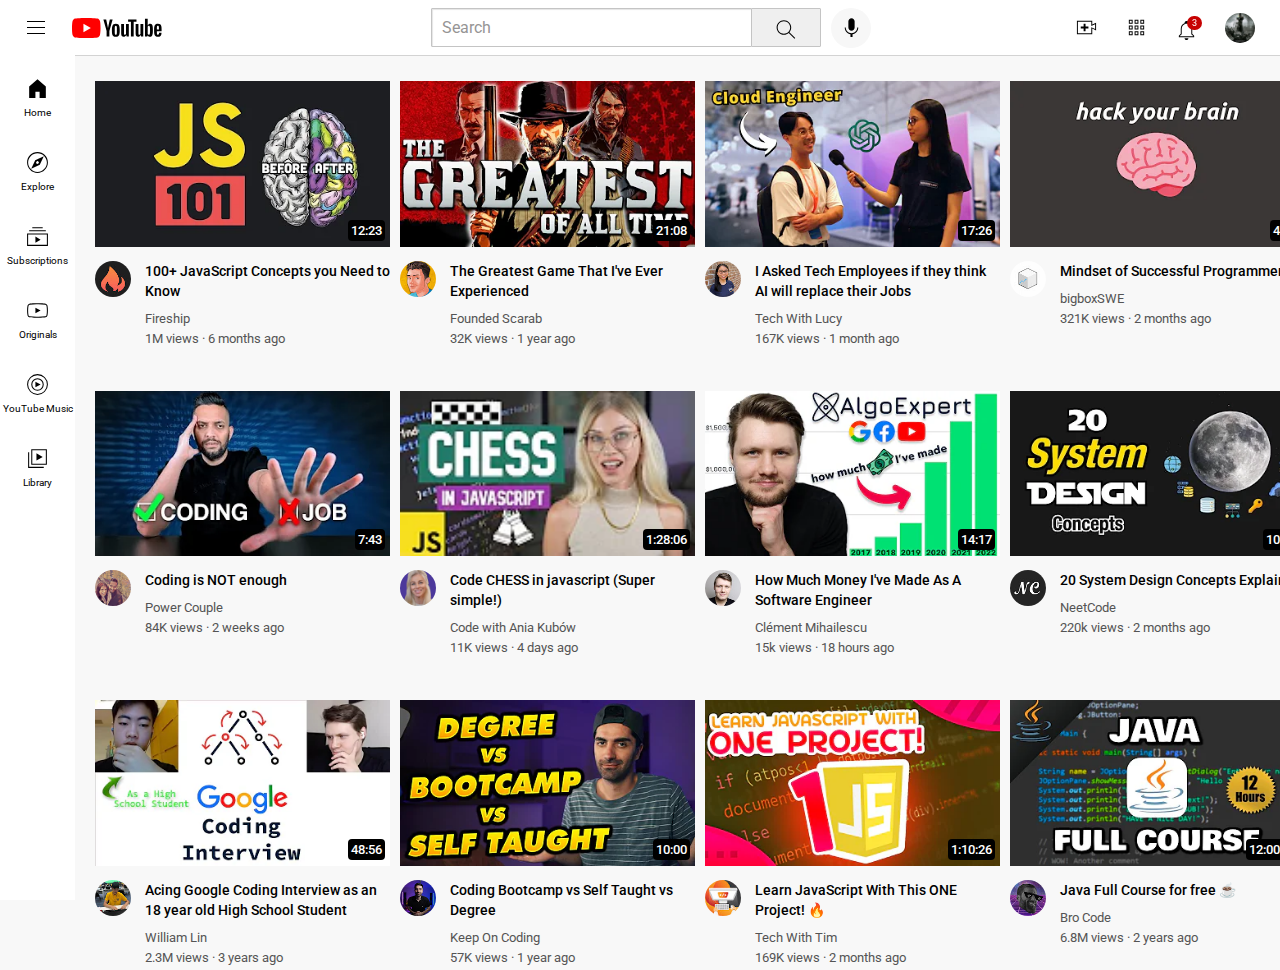
==== index.html @ e7aa8680 "Rename youtube.html to index.html" ====
<!DOCTYPE html>
<html>
  <head>
    <title>YouTube</title>
    <link rel="stylesheet" href="/styles/video.css">
    <link rel="stylesheet" href="/styles/header.css">
    <link rel="stylesheet" href="/styles/general.css">
    <link rel="stylesheet" href="/styles/sidebar.css">
    <link rel="preconnect" href="https://fonts.googleapis.com">
    <link rel="preconnect" href="https://fonts.gstatic.com" crossorigin>
    <link href="https://fonts.googleapis.com/css2?family=Roboto:wght@400;500;700&display=swap" rel="stylesheet">
  </head>
  <body>
    <header class="header">
      <div class="left-section">
          <img class="hamburger-menu" src="/images/hamburger-menu.svg" alt="">
          <img class="youtube-logo" src="/images/youtube-logo.svg" alt="">
      </div>
      <div class="middle-section">
        <input class="search-bar" type="text" placeholder="Search">
        <button class="search-button">
          <img class="search-icon" src="/images/search-logo.svg" alt="">
          <div class="tooltip">Search</div>
        </button>
        <button class="voice-search-button">
          <img class="voice-icon" src="/images/voice-search-icon.svg" alt="">
          <div class="tooltip">Search with your voice</div>
        </button>
      </div>
      <div class="right-section">
        <div class="upload-icon-container">
          <img class="upload-logo" src="/images/upload-logo.svg" alt="">
          <div class="tooltip">Create</div>
        </div>
        <div class="youtube-apps-container">
          <img class="youtube-apps-logo" src="/images/youtube-apps.svg" alt="">
          <div class="tooltip">YouTube apps</div>
        </div>
        <div class="notifications-icon-container">
          <img class="notifications-logo" src="/images/notifications-logo.svg" alt="">
          <div class="notifications-count">3</div>
          <div class="tooltip">YouTube apps</div>
        </div>
        <img class="jaguar-logo" src="/images/Corvo attano.jpg" alt="">
      </div>
    </header>

    <nav class="sidebar">
      <!-- 1 -->
      <div class="sidebar-link">
        <img src="/images/sidebar-home.svg" alt="">
        <div>Home</div>
      </div>
      <!-- 2 -->
      <div class="sidebar-link">
        <img src="/images/sidebar-explore.svg" alt="">
        <div>Explore</div>
      </div>
      <!-- 3 -->
      <div class="sidebar-link">
        <img src="/images/sidebar-subscriptions.svg" alt="">
        <div>Subscriptions</div>
      </div>
      <!-- 4 -->
      <div class="sidebar-link">
        <img src="/images/sidebar-originals.svg" alt="">
        <div>Originals</div>
      </div>
      <!-- 5 -->
      <div class="sidebar-link">
        <img src="/images/sidebar-youtube-music.svg" alt="">
        <div>YouTube Music</div>
      </div>
      <!-- 6 -->
      <div class="sidebar-link">
        <img src="/images/sidebar-library.svg" alt="">
        <div>Library</div>
      </div>
    </nav>
    <!-- Video Part -->
    <main>
      <section class="video-grid">
        <!-- Div - 1 -->
        <div class="video-preview">
          <div class="thumbnail-row">
            <a href="https://www.youtube.com/watch?v=lkIFF4maKMU&pp=ygULanMgY29uY2VwdHM%3D" target="_blank">
              <img class="thumbnail" src="thumbnails/thumbnail-1.webp" alt="Sundhar Pichai">
            </a>
            <div class="video-time">12:23</div>
          </div>
          <div class="grid">
            <div class="channel-picture"> 
              <a href="https://www.youtube.com/@Fireship" target="_blank">
                <img class="profile-picture" src="/channels/channel-1.jpeg" alt="channel picture">
              </a>
            </div>
            <div class="video-info">
              <p class="video-title">
                100+ JavaScript Concepts you Need to Know
              </p>
              <p class="video-author">
                Fireship
              </p>
              <p class="video-stats">
                1M views · 6 months ago
              </p>
            </div>
          </div>
        </div>
        <!-- 2 -->
        <div class="video-preview">
          <div class="thumbnail-row">
            <a href="https://www.youtube.com/watch?v=K1pf1BlT_as&pp=ygUYYmVzdCBnYW1lIGV2ZXIgbWFkZSByZHIy" target="_blank">
              <img class="thumbnail" src="thumbnails/thumbnail-2.webp" alt="RDR2">
            </a>
            <div class="video-time">21:08</div>
          </div>
          <div class="grid">
            <div class="channel-picture"> 
              <a href="https://www.youtube.com/@foundedscarabyt" target="_blank">
                <img class="profile-picture" src="/channels/channel-2.jpeg" alt="channel picture">
              </a>
            </div>
            <div class="video-info">
              <p class="video-title"> 
                The Greatest Game That I've Ever Experienced
              </p>
              <p class="video-author">
                Founded Scarab
              </p>
              <p class="video-stats">
                32K views · 1 year ago
              </p>
            </div>
          </div>
        </div>
        <!-- 3 -->
        <div class="video-preview">
          <div class="thumbnail-row">
            <a href="https://www.youtube.com/watch?v=4z8TLm8pddY&pp=ygUWYWkgcmVwbGFjZSBwcm9ncmFtbWVycw%3D%3D" target="_blank">
              <img class="thumbnail" src="thumbnails/thumbnail-3.webp" alt="Sundhar Pichai">
            </a>
            <div class="video-time">17:26</div>
          </div>
          <div class="grid">
            <div class="channel-picture"> 
              <a href="https://www.youtube.com/@TechwithLucy" target="_blank">
                <img class="profile-picture" src="/channels/channel-3.jpeg" alt="channel picture">
              </a>
            </div>
            <div class="video-info">
              <p class="video-title">
                I Asked Tech Employees if they think AI will replace their Jobs
              </p>
              <p class="video-author">
                Tech With Lucy
              </p>
              <p class="video-stats">
                167K views · 1 month ago
              </p>
            </div>
          </div>
        </div>
        <!-- 4 -->
        <div class="video-preview">
          <div class="thumbnail-row">
            <a href="https://www.youtube.com/watch?v=nogh434ykF0&pp=ygUScHJvZ3JhbW1lciBtaW5kc2V0" target="_blank">
              <img class="thumbnail" src="thumbnails/thumbnail-4.webp" alt="programmer mindset">
            </a>
            <div class="video-time">4:55</div>
          </div>
          <div class="grid">
            <div class="channel-picture"> 
              <a href="https://www.youtube.com/@bigboxSWE" target="_blank">
                <img class="profile-picture" src="/channels/channel-4.jpeg" alt="channel picture">
              </a>
            </div>
            <div class="video-info">
              <p class="video-title"> 
                Mindset of Successful Programmers
              </p>
              <p class="video-author">
                bigboxSWE
              </p>
              <p class="video-stats">
                321K views · 2 months ago
              </p>
            </div>
          </div>
        </div>
        <!-- 5 -->
        <div class="video-preview">
          <div class="thumbnail-row">
            <a href="https://www.youtube.com/watch?v=0zRC8GD6ZMU&t=134s&pp=ygUTY29kaW4gaXMgbm90IGVub3VnaA%3D%3D" target="_blank">
              <img class="thumbnail" src="thumbnails/thumbnail-5.webp" alt="coding">
            </a>
            <div class="video-time">7:43</div>
          </div>
          <div class="grid">
            <div class="channel-picture"> 
              <a href="https://www.youtube.com/@Power_Couple" target="_blank">
                <img class="profile-picture" src="/channels/channel-5.jpeg" alt="channel picture">
              </a>
            </div>
            <div class="video-info">
              <p class="video-title">
                Coding is NOT enough
              </p>
              <p class="video-author">
                Power Couple
              </p>
              <p class="video-stats">
                84K views · 2 weeks ago
              </p>
            </div>
          </div>
        </div>
        <!-- 6 -->
        <div class="video-preview">
          <div class="thumbnail-row">
            <a href="https://www.youtube.com/watch?v=Qv0fvm5B0EM&t=56s&pp=ygUQY29kZSBjaGVzcyBpbiBqcw%3D%3D" target="_blank">
              <img class="thumbnail" src="thumbnails/thumbnail-6.webp" alt="code chess in js">
            </a>
            <div class="video-time">1:28:06</div>
          </div>
          <div class="grid">
            <div class="channel-picture"> 
              <a href="https://www.youtube.com/@AniaKubow" target="_blank">
                <img class="profile-picture" src="/channels/channel-6.jpeg" alt="channel picture">
              </a>
            </div>
            <div class="video-info">
              <p class="video-title"> 
                Code CHESS in javascript (Super simple!)
              </p>
              <p class="video-author">
                Code with Ania Kubów
              </p>
              <p class="video-stats">
                11K views · 4 days ago
              </p>
            </div>
          </div>
        </div>
        <!-- 7 -->
        <div class="video-preview">
          <div class="thumbnail-row">
            <a href="https://www.youtube.com/watch?v=WabOyk5h6s8&pp=ygUQc29mdHdhcmUgZW5naW5lZQ%3D%3D" target="_blank">
              <img class="thumbnail" src="thumbnails/thumbnail-7.webp" alt="SDE">
            </a>
            <div class="video-time">14:17</div>
          </div>
          <div class="grid">
            <div class="channel-picture"> 
              <a href="https://www.youtube.com/@clem" target="_blank">
                <img class="profile-picture" src="/channels/channel-7.jpeg" alt="channel picture">
              </a>
            </div>
            <div class="video-info">
              <p class="video-title"> 
                How Much Money I've Made As A Software Engineer
              </p>
              <p class="video-author">
                Clément Mihailescu
              </p>
              <p class="video-stats">
                15k views · 18 hours ago
              </p>
            </div>
          </div>
        </div>
        <!-- 8 -->
        <div class="video-preview">
          <div class="thumbnail-row">
            <a href="https://www.youtube.com/watch?v=i53Gi_K3o7I&pp=ygUWc3lzdGVtIGRlc2lnbiBjb25jZXB0cw%3D%3D" target="_blank">
              <img class="thumbnail" src="thumbnails/thumbnail-8.webp" alt="system design">
            </a>
            <div class="video-time">10:13</div>
          </div>
          <div class="grid">
            <div class="channel-picture"> 
              <a href="https://www.youtube.com/@NeetCode" target="_blank">
                <img class="profile-picture" src="/channels/channel-8.jpeg" alt="channel picture">
              </a>
            </div>
            <div class="video-info">
              <p class="video-title"> 
                20 System Design Concepts Explained
              </p>
              <p class="video-author">
                NeetCode
              </p>
              <p class="video-stats">
                220k views · 2 months ago
              </p>
            </div>
          </div>
        </div>
        <!-- 9 -->
        <div class="video-preview">
          <div class="thumbnail-row">
            <a href="https://www.youtube.com/watch?v=-tNMxwWSN_M&t=508s&pp=ygUcZ29vZ2xlIGNvZGluZyBpbnRlcnZpZXcgamF2YQ%3D%3D" target="_blank">
              <img class="thumbnail" src="thumbnails/thumbnail-9.webp" alt="coding">
            </a>
            <div class="video-time">48:56</div>
          </div>
          <div class="grid">
            <div class="channel-picture"> 
              <a href="https://www.youtube.com/@tmwilliamlin168" target="_blank">
                <img class="profile-picture" src="/channels/channel-9.jpeg" alt="channel picture">
              </a>
            </div>
            <div class="video-info">
              <p class="video-title">            
                Acing Google Coding Interview as an 18 year old High School Student
              </p>
              <p class="video-author">
                William Lin
              </p>
              <p class="video-stats">
                2.3M views · 3 years ago
              </p>
            </div>
          </div>
        </div>
        <!-- 10 -->
        <div class="video-preview">
          <div class="thumbnail-row">
            <a href="https://www.youtube.com/watch?v=IILhr4h8zpU&pp=ygUWc2VsZiB0YXVnaHQgcHJvZ3JhbW1lcg%3D%3D" target="_blank">
              <img class="thumbnail" src="thumbnails/thumbnail-10.webp" alt="degree vs self taught">
            </a>
            <div class="video-time">10:00</div>
          </div>
          <div class="grid">
            <div class="channel-picture"> 
              <a href="https://www.youtube.com/@KeepOnCoding" target="_blank">
                <img class="profile-picture" src="/channels/channel-10.jpeg" alt="channel picture">
              </a>
            </div>
            <div class="video-info">
              <p class="video-title">            
                Coding Bootcamp vs Self Taught vs Degree
              </p>
              <p class="video-author">
                Keep On Coding
              </p>
              <p class="video-stats">
                57K views · 1 year ago
              </p>
            </div>
          </div>
        </div>
        <!-- 11 -->
        <div class="video-preview">
          <div class="thumbnail-row">
            <a href="https://www.youtube.com/watch?v=E3XxeE7NF30&t=240s&pp=ygUdcmVhbCBsaWZlIGphdmFzY3JpcHQgcHJvamVjdHM%3D" target="_blank">
              <img class="thumbnail" src="thumbnails/thumbnail-11.webp" alt="">
            </a>
            <div class="video-time">1:10:26</div>
          </div>
          <div class="grid">
            <div class="channel-picture"> 
              <a href="https://www.youtube.com/@TechWithTim" target="_blank">
                <img class="profile-picture" src="/channels/channel-11.jpeg" alt="channel picture">
              </a>
            </div>
            <div class="video-info">
              <p class="video-title">            
                Learn JavaScript With This ONE Project! 🔥
              </p>
              <p class="video-author">
                Tech With Tim
              </p>
              <p class="video-stats">
                169K views · 2 months ago
              </p>
            </div>
          </div>
        </div>
        <!-- 12 -->
        <div class="video-preview">
          <div class="thumbnail-row">
            <a href="https://www.youtube.com/watch?v=xk4_1vDrzzo&t=12951s&pp=ygUQamF2YSBmdWxsIGNvdXJzZQ%3D%3D" target="_blank">
              <img class="thumbnail" src="thumbnails/thumbnail-12.webp" alt="Java course">
            </a>
            <div class="video-time">12:00:00</div>
          </div>
          <div class="grid">
            <div class="channel-picture"> 
              <a href="https://www.youtube.com/@BroCodez" target="_blank">
                <img class="profile-picture" src="/channels/channel-12.jpeg" alt="channel picture">
              </a>
            </div>
            <div class="video-info">
              <p class="video-title">          
                Java Full Course for free ☕
              </p>
              <p class="video-author">
                Bro Code
              </p>
              <p class="video-stats">
                6.8M views · 2 years ago
              </p>
            </div>
          </div>
        </div>
      </section>
    </main>
  </body>
</html>
---- styles/video.css ----
.video-grid{
  display: flex;
  display:grid;
  grid-template-columns:1fr 1fr 1fr 1fr;
  row-gap:40px;
  column-gap: 10px;  
}
 @media(max-width:720px){
  .video-grid{
    grid-template-columns:1fr 1fr;
  }
}
@media(min-width:721px) and (max-width:1022px){
  .video-grid{
    grid-template-columns:1fr 1fr 1fr;
  }
}
@media(min-width:1125px) and (max-width:1370px){
  .video-grid{
    grid-template-columns:1fr 1fr 1fr 1fr;
  } 
}  
.video-preview{
  width:295px;
}
.thumbnail{
  width:100%;
}
.thumbnail-row{
  margin-bottom:10px;
  position:relative;
}
.grid{
  display:grid;
  grid-template-columns:50px 1fr;
}
.profile-picture{
  width:72%;
  border-radius:30px;
}
.video-title{
  font-size:14px;
  font-weight:500;
  width:100%;
  margin-bottom:10px;
  line-height:20px;
}
.video-author , .video-stats{
  font-size:13px;
  color:rgb(84, 84, 84);
  margin-bottom:5px;
}
.video-time{
  color:white;
  background-color:black;
  position:absolute;
  bottom:10px;
  right:5px;
  font-weight:500;
  font-size:13px;
  padding:3px 3px 3px 3px;
  border-radius:4px;
}
---- styles/header.css ----
.header{
  height:55px;
  display:flex;
  flex-direction:row;
  justify-content:space-between;
  position:fixed;
  top:0px;
  left:0px;
  right:0px;
  background-color:white;
  border-bottom:solid rgb(211, 211, 211) 1px;
  z-index:100;
}
.left-section{
  display:flex;
  align-items: center;
}
.hamburger-menu{
  height:24px;
  margin-left:24px;
  margin-right:24px;
 }
 .youtube-logo{
  height:20px;
 }
 /* MIDDLE */
.middle-section{
  flex:1;
  margin-left: 80px;
  max-width: 440px;
  display: flex;
  align-items: center;
}
.search-bar{
  height:35px;
  padding-left: 10px;
  border:solid rgb(196, 196, 196) 1px;
  border-radius: 1px;
  box-shadow: inset 1px 1px 1px rgb(229, 229, 229);
  font-size: 15px;
  flex:1;
  width:0;
}
.search-bar::placeholder{
  font-family:Roboto, Arial;
  font-size:16px;
  color:rgb(150, 149, 149);
}
.search-button{
  height:39px;
  width:70px;
  border-radius: 1px;
  border:solid rgb(196, 196, 196) 1px;
  padding:6px 15px 3px 15px;
  margin-right:10px;
  margin-left:-1px;
  background-color: rgb(239, 239, 239);
  cursor: pointer;
  transition: background-color 0.2s;
}
.search-button:hover{
  background-color: rgb(228, 228, 228);
}
.search-button , 
.voice-search-button,
.upload-icon-container,
.youtube-apps-container,
.notifications-icon-container{
  position:relative;
  display: flex;
  align-items: center;
  justify-content: center;
}
.search-button .tooltip , 
.voice-search-button .tooltip ,
.upload-icon-container .tooltip,
.youtube-apps-container .tooltip,
.notifications-icon-container .tooltip{
  position:absolute;
  background-color: rgb(96, 96, 96);
  color:white;
  padding:10px 10px 10px 10px;
  font-size: 12px;
  border-radius: 2px;
  bottom:-40px;
  opacity:0;
  transition: opacity 0.2s;
  pointer-events: none;
  white-space: nowrap;
}
.search-button:hover .tooltip ,
.voice-search-button:hover .tooltip ,
.upload-icon-container:hover .tooltip,
.youtube-apps-container:hover .tooltip,
.notifications-icon-container:hover .tooltip{
  opacity:1;
}
.search-icon{
  height:25px;
  width:30px;
}
.voice-search-button{
  height:40px;
  width :40px;
  border:none;
  border-radius:20px;
  background-color: rgb(247, 247, 247);
}
.voice-icon{
  width:25px;
}
/* RIGHT */
.right-section{
  width:180px;
  margin-left:15px;
  margin-right:25px;
  display: flex;
  align-items:center;
  justify-content: space-between;
  flex-shrink:0;
}
.upload-logo , .youtube-apps-logo,
 .notifications-logo{
  width:23px;
}
.notifications-icon-container{
  position:relative;
  padding-top:5px;
}
.notifications-count{
  position:absolute;
  top:2px;
  right:-4px;
  background-color:rgb(199, 2, 2);
  color:white;
  font-family:Roboto , Arial;
  font-size:9px;
  padding:2px 5px 2px 5px;
  border-radius:100px;
}
.jaguar-logo{
  height:30px;
  width:30px;
  object-fit:cover;
  border-radius:15px;
}
---- styles/general.css ----
p , div{
  font-family:Roboto, Arial;
  margin-top:0px;
  margin-bottom:0px;
}

body{
  margin: 0;
  padding-top:81px;
  padding-left:95px;
  padding-right: 20px;
  background-color: rgb(248, 248, 248);
  /* background-color: rgb(0, 0, 0); */
}
---- styles/sidebar.css ----
.sidebar{
  background-color:white;
  position:fixed;
  top:55px;
  bottom:0px;
  left:0px;
  width:75px;
  z-index: 200;
  padding-top:5px;
}
.sidebar-link{
  height:74px;
  display: flex;
  flex-direction: column;
  justify-content: center;
  align-items: center;
}
.sidebar-link:hover{
  background-color: rgb(235, 235, 235);
  cursor: pointer;
}
.sidebar-link img{
  width:25px;
  padding-bottom: 6px;
}
.sidebar-link div{
  font-size:10px;
}
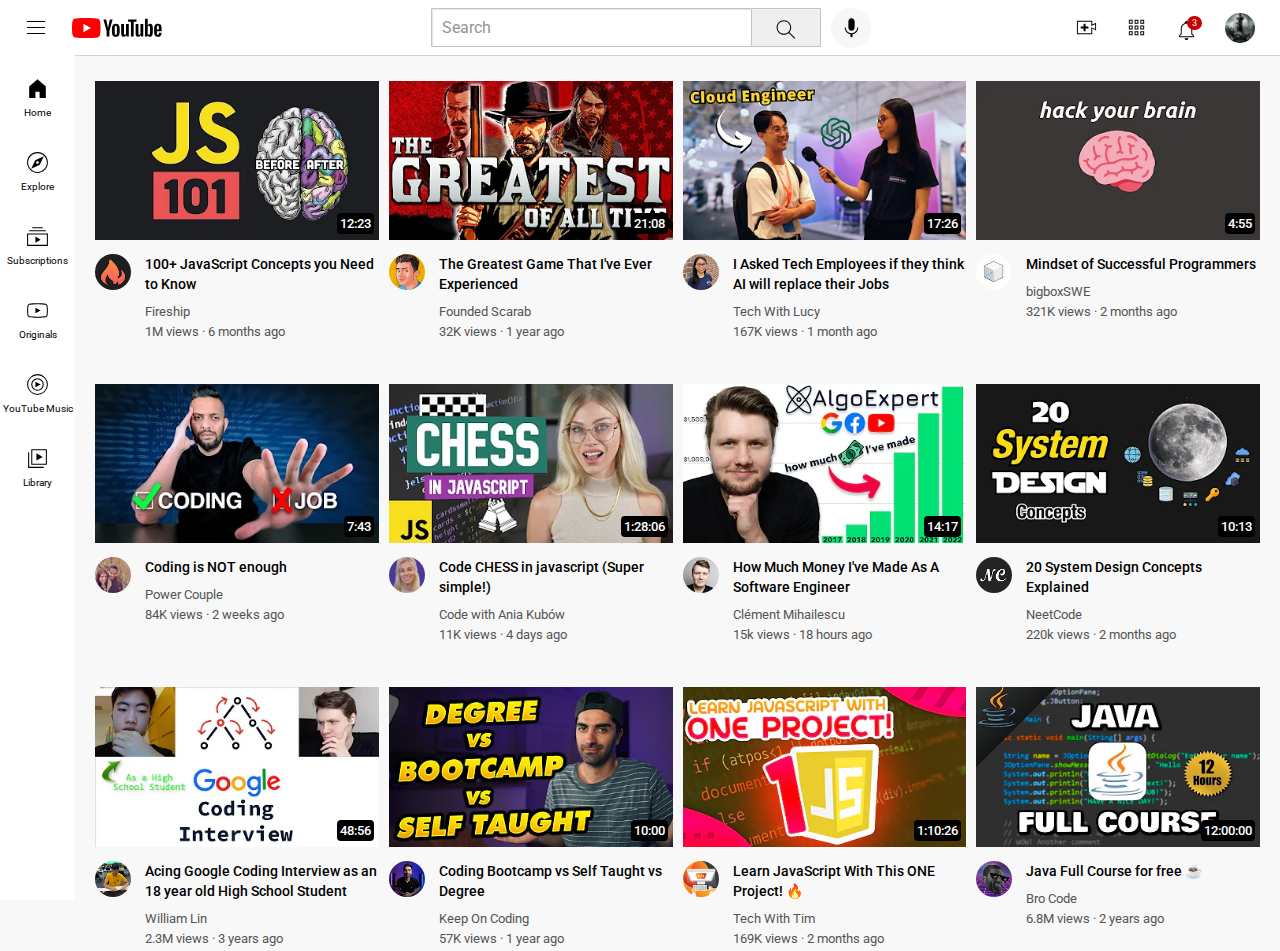
==== commit 30cd190f: "updated media queries" ====
--- a/index.html
+++ b/index.html
@@ -2,10 +2,11 @@
 <html>
   <head>
     <title>YouTube</title>
-    <link rel="stylesheet" href="/styles/video.css">
-    <link rel="stylesheet" href="/styles/header.css">
-    <link rel="stylesheet" href="/styles/general.css">
-    <link rel="stylesheet" href="/styles/sidebar.css">
+    <meta name="viewport" content="width=device-width, initial-scale=1" /> 
+    <link rel="stylesheet" href="styles/general.css">
+    <link rel="stylesheet" href="styles/header.css">
+    <link rel="stylesheet" href="styles/sidebar.css">
+    <link rel="stylesheet" href="styles/video.css">
     <link rel="preconnect" href="https://fonts.googleapis.com">
     <link rel="preconnect" href="https://fonts.gstatic.com" crossorigin>
     <link href="https://fonts.googleapis.com/css2?family=Roboto:wght@400;500;700&display=swap" rel="stylesheet">
@@ -13,67 +14,67 @@
   <body>
     <header class="header">
       <div class="left-section">
-          <img class="hamburger-menu" src="/images/hamburger-menu.svg" alt="">
-          <img class="youtube-logo" src="/images/youtube-logo.svg" alt="">
+          <img class="hamburger-menu js-hamburger-menu" src="images/hamburger-menu.svg" alt="">
+          <img class="youtube-logo" src="images/youtube-logo.svg" alt="">
       </div>
       <div class="middle-section">
         <input class="search-bar" type="text" placeholder="Search">
         <button class="search-button">
-          <img class="search-icon" src="/images/search-logo.svg" alt="">
+          <img class="search-icon" src="images/search-logo.svg" alt="">
           <div class="tooltip">Search</div>
         </button>
         <button class="voice-search-button">
-          <img class="voice-icon" src="/images/voice-search-icon.svg" alt="">
+          <img class="voice-icon" src="images/voice-search-icon.svg" alt="">
           <div class="tooltip">Search with your voice</div>
         </button>
       </div>
       <div class="right-section">
         <div class="upload-icon-container">
-          <img class="upload-logo" src="/images/upload-logo.svg" alt="">
+          <img class="upload-logo" src="images/upload-logo.svg" alt="">
           <div class="tooltip">Create</div>
         </div>
         <div class="youtube-apps-container">
-          <img class="youtube-apps-logo" src="/images/youtube-apps.svg" alt="">
+          <img class="youtube-apps-logo" src="images/youtube-apps.svg" alt="">
           <div class="tooltip">YouTube apps</div>
         </div>
         <div class="notifications-icon-container">
-          <img class="notifications-logo" src="/images/notifications-logo.svg" alt="">
+          <img class="notifications-logo" src="images/notifications-logo.svg" alt="">
           <div class="notifications-count">3</div>
           <div class="tooltip">YouTube apps</div>
         </div>
-        <img class="jaguar-logo" src="/images/Corvo attano.jpg" alt="">
+        <img class="jaguar-logo" src="images/Corvo attano.jpg" alt="">
       </div>
     </header>
 
-    <nav class="sidebar">
+    <nav class="sidebar js-sidebar">
       <!-- 1 -->
       <div class="sidebar-link">
-        <img src="/images/sidebar-home.svg" alt="">
+        <img src="images/sidebar-home.svg" alt="">
         <div>Home</div>
       </div>
       <!-- 2 -->
       <div class="sidebar-link">
-        <img src="/images/sidebar-explore.svg" alt="">
+        <img src="images/sidebar-explore.svg" alt="">
         <div>Explore</div>
       </div>
       <!-- 3 -->
       <div class="sidebar-link">
-        <img src="/images/sidebar-subscriptions.svg" alt="">
+        <img src="images/sidebar-subscriptions.svg" alt="">
         <div>Subscriptions</div>
       </div>
       <!-- 4 -->
       <div class="sidebar-link">
-        <img src="/images/sidebar-originals.svg" alt="">
+        <img src="images/sidebar-originals.svg" alt="">
         <div>Originals</div>
       </div>
       <!-- 5 -->
       <div class="sidebar-link">
-        <img src="/images/sidebar-youtube-music.svg" alt="">
+        <img src="images/sidebar-youtube-music.svg" alt="">
         <div>YouTube Music</div>
       </div>
       <!-- 6 -->
       <div class="sidebar-link">
-        <img src="/images/sidebar-library.svg" alt="">
+        <img src="images/sidebar-library.svg" alt="">
         <div>Library</div>
       </div>
     </nav>
@@ -91,7 +92,7 @@
           <div class="grid">
             <div class="channel-picture"> 
               <a href="https://www.youtube.com/@Fireship" target="_blank">
-                <img class="profile-picture" src="/channels/channel-1.jpeg" alt="channel picture">
+                <img class="profile-picture" src="channels/channel-1.jpeg" alt="channel picture">
               </a>
             </div>
             <div class="video-info">
@@ -118,7 +119,7 @@
           <div class="grid">
             <div class="channel-picture"> 
               <a href="https://www.youtube.com/@foundedscarabyt" target="_blank">
-                <img class="profile-picture" src="/channels/channel-2.jpeg" alt="channel picture">
+                <img class="profile-picture" src="channels/channel-2.jpeg" alt="channel picture">
               </a>
             </div>
             <div class="video-info">
@@ -145,7 +146,7 @@
           <div class="grid">
             <div class="channel-picture"> 
               <a href="https://www.youtube.com/@TechwithLucy" target="_blank">
-                <img class="profile-picture" src="/channels/channel-3.jpeg" alt="channel picture">
+                <img class="profile-picture" src="channels/channel-3.jpeg" alt="channel picture">
               </a>
             </div>
             <div class="video-info">
@@ -172,7 +173,7 @@
           <div class="grid">
             <div class="channel-picture"> 
               <a href="https://www.youtube.com/@bigboxSWE" target="_blank">
-                <img class="profile-picture" src="/channels/channel-4.jpeg" alt="channel picture">
+                <img class="profile-picture" src="channels/channel-4.jpeg" alt="channel picture">
               </a>
             </div>
             <div class="video-info">
@@ -199,7 +200,7 @@
           <div class="grid">
             <div class="channel-picture"> 
               <a href="https://www.youtube.com/@Power_Couple" target="_blank">
-                <img class="profile-picture" src="/channels/channel-5.jpeg" alt="channel picture">
+                <img class="profile-picture" src="channels/channel-5.jpeg" alt="channel picture">
               </a>
             </div>
             <div class="video-info">
@@ -226,7 +227,7 @@
           <div class="grid">
             <div class="channel-picture"> 
               <a href="https://www.youtube.com/@AniaKubow" target="_blank">
-                <img class="profile-picture" src="/channels/channel-6.jpeg" alt="channel picture">
+                <img class="profile-picture" src="channels/channel-6.jpeg" alt="channel picture">
               </a>
             </div>
             <div class="video-info">
@@ -253,7 +254,7 @@
           <div class="grid">
             <div class="channel-picture"> 
               <a href="https://www.youtube.com/@clem" target="_blank">
-                <img class="profile-picture" src="/channels/channel-7.jpeg" alt="channel picture">
+                <img class="profile-picture" src="channels/channel-7.jpeg" alt="channel picture">
               </a>
             </div>
             <div class="video-info">
@@ -280,7 +281,7 @@
           <div class="grid">
             <div class="channel-picture"> 
               <a href="https://www.youtube.com/@NeetCode" target="_blank">
-                <img class="profile-picture" src="/channels/channel-8.jpeg" alt="channel picture">
+                <img class="profile-picture" src="channels/channel-8.jpeg" alt="channel picture">
               </a>
             </div>
             <div class="video-info">
@@ -307,7 +308,7 @@
           <div class="grid">
             <div class="channel-picture"> 
               <a href="https://www.youtube.com/@tmwilliamlin168" target="_blank">
-                <img class="profile-picture" src="/channels/channel-9.jpeg" alt="channel picture">
+                <img class="profile-picture" src="channels/channel-9.jpeg" alt="channel picture">
               </a>
             </div>
             <div class="video-info">
@@ -334,7 +335,7 @@
           <div class="grid">
             <div class="channel-picture"> 
               <a href="https://www.youtube.com/@KeepOnCoding" target="_blank">
-                <img class="profile-picture" src="/channels/channel-10.jpeg" alt="channel picture">
+                <img class="profile-picture" src="channels/channel-10.jpeg" alt="channel picture">
               </a>
             </div>
             <div class="video-info">
@@ -361,7 +362,7 @@
           <div class="grid">
             <div class="channel-picture"> 
               <a href="https://www.youtube.com/@TechWithTim" target="_blank">
-                <img class="profile-picture" src="/channels/channel-11.jpeg" alt="channel picture">
+                <img class="profile-picture" src="channels/channel-11.jpeg" alt="channel picture">
               </a>
             </div>
             <div class="video-info">
@@ -388,7 +389,7 @@
           <div class="grid">
             <div class="channel-picture"> 
               <a href="https://www.youtube.com/@BroCodez" target="_blank">
-                <img class="profile-picture" src="/channels/channel-12.jpeg" alt="channel picture">
+                <img class="profile-picture" src="channels/channel-12.jpeg" alt="channel picture">
               </a>
             </div>
             <div class="video-info">
@@ -406,5 +407,6 @@
         </div>
       </section>
     </main>
+    <script src="index.js"></script>
   </body>
 </html>
--- a/styles/header.css
+++ b/styles/header.css
@@ -19,6 +19,7 @@
   height:24px;
   margin-left:24px;
   margin-right:24px;
+  cursor: pointer;
  }
  .youtube-logo{
   height:20px;
--- a/styles/video.css
+++ b/styles/video.css
@@ -1,27 +1,31 @@
 .video-grid{
-  display: flex;
   display:grid;
   grid-template-columns:1fr 1fr 1fr 1fr;
   row-gap:40px;
   column-gap: 10px;  
 }
- @media(max-width:720px){
+@media (min-width:0px) and (max-width:624px){
+  .video-grid{
+    grid-template-columns:1fr;
+  }
+}
+ @media(min-width:625px){
   .video-grid{
     grid-template-columns:1fr 1fr;
   }
 }
-@media(min-width:721px) and (max-width:1022px){
+@media(min-width:800px){
   .video-grid{
     grid-template-columns:1fr 1fr 1fr;
   }
 }
-@media(min-width:1125px) and (max-width:1370px){
+@media(min-width:1125px){
   .video-grid{
     grid-template-columns:1fr 1fr 1fr 1fr;
   } 
 }  
 .video-preview{
-  width:295px;
+  flex:1; 
 }
 .thumbnail{
   width:100%;
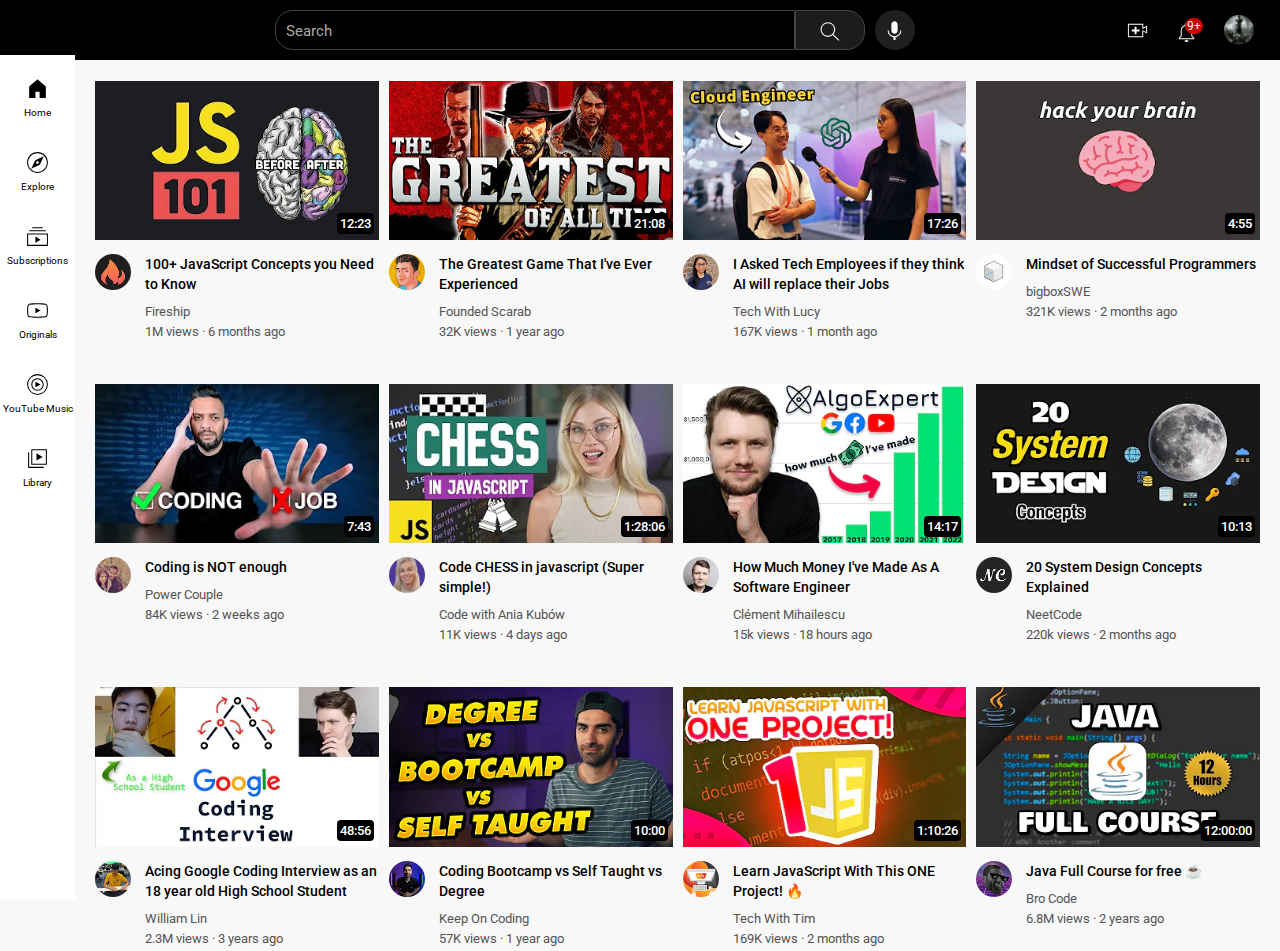
==== commit 9620ea7a: "sidebar overflow: scroll" ====
--- a/index.html
+++ b/index.html
@@ -14,8 +14,8 @@
   <body>
     <header class="header">
       <div class="left-section">
-          <img class="hamburger-menu js-hamburger-menu" src="images/hamburger-menu.svg" alt="">
-          <img class="youtube-logo" src="images/youtube-logo.svg" alt="">
+          <!-- <img class="hamburger-menu" src="images/hamburger-menu.jpg" alt=""> -->
+          <img class="youtube-logo" src="images/youtube-logo.webp" alt="">
       </div>
       <div class="middle-section">
         <input class="search-bar" type="text" placeholder="Search">
@@ -30,23 +30,23 @@
       </div>
       <div class="right-section">
         <div class="upload-icon-container">
-          <img class="upload-logo" src="images/upload-logo.svg" alt="">
+          <img class="upload-logo logo" src="images/upload-logo.svg" alt="">
           <div class="tooltip">Create</div>
         </div>
-        <div class="youtube-apps-container">
-          <img class="youtube-apps-logo" src="images/youtube-apps.svg" alt="">
+        <!-- <div class="youtube-apps-container">
+          <img class="youtube-apps-logo logo" src="images/youtube-apps.svg" alt="">
           <div class="tooltip">YouTube apps</div>
-        </div>
+        </div> -->
         <div class="notifications-icon-container">
-          <img class="notifications-logo" src="images/notifications-logo.svg" alt="">
-          <div class="notifications-count">3</div>
+          <img class="notifications-logo logo" src="images/notifications-logo.svg" alt="">
+          <div class="notifications-count">9+</div>
           <div class="tooltip">YouTube apps</div>
         </div>
-        <img class="jaguar-logo" src="images/Corvo attano.jpg" alt="">
+        <img class="profile-logo" src="images/Corvo attano.jpg" alt="">
       </div>
     </header>
 
-    <nav class="sidebar js-sidebar">
+    <nav class="sidebar">
       <!-- 1 -->
       <div class="sidebar-link">
         <img src="images/sidebar-home.svg" alt="">
@@ -407,6 +407,5 @@
         </div>
       </section>
     </main>
-    <script src="index.js"></script>
   </body>
 </html>
--- a/styles/header.css
+++ b/styles/header.css
@@ -1,5 +1,5 @@
 .header{
-  height:55px;
+  height:60px;
   display:flex;
   flex-direction:row;
   justify-content:space-between;
@@ -7,60 +7,75 @@
   top:0px;
   left:0px;
   right:0px;
-  background-color:white;
-  border-bottom:solid rgb(211, 211, 211) 1px;
+  background-color:rgb(0, 0, 0);
   z-index:100;
+  overflow: scroll;
+}
+.middle-section img , .right-section .logo{
+  filter: invert(100%);
 }
 .left-section{
   display:flex;
   align-items: center;
 }
-.hamburger-menu{
-  height:24px;
-  margin-left:24px;
+/* .hamburger-menu{
+  height:25px;
+  margin-left:28px;
   margin-right:24px;
   cursor: pointer;
- }
+ } */
  .youtube-logo{
-  height:20px;
+  width:120px;
+  padding-left: 4px;
+  margin-left: -20px;
  }
  /* MIDDLE */
 .middle-section{
   flex:1;
-  margin-left: 80px;
-  max-width: 440px;
+  /* margin-left: 0px; */
+  max-width: 640px;
   display: flex;
   align-items: center;
 }
 .search-bar{
-  height:35px;
+  height:36px;
   padding-left: 10px;
-  border:solid rgb(196, 196, 196) 1px;
   border-radius: 1px;
-  box-shadow: inset 1px 1px 1px rgb(229, 229, 229);
+  /* box-shadow: inset 1px 1px 1px rgb(13, 12, 12); */
+  border:solid rgb(68, 68, 68) 1px;
+  background-color: rgb(0, 0, 0);
   font-size: 15px;
   flex:1;
   width:0;
+  border-top-left-radius: 18px;
+  border-bottom-left-radius: 18px;
 }
 .search-bar::placeholder{
   font-family:Roboto, Arial;
-  font-size:16px;
-  color:rgb(150, 149, 149);
+  font-size:15px;
+  color:rgb(168, 168, 168);
+}
+.search-bar:focus{
+  color:white;
+  border:solid rgb(42, 42, 255) 1px;
+  outline: none;
 }
 .search-button{
-  height:39px;
+  height:40px;
   width:70px;
   border-radius: 1px;
-  border:solid rgb(196, 196, 196) 1px;
+  border:solid rgb(68, 68, 68) 1px;
   padding:6px 15px 3px 15px;
   margin-right:10px;
-  margin-left:-1px;
-  background-color: rgb(239, 239, 239);
+  margin-left:0px;
+  background-color: rgb(28, 28, 28);
   cursor: pointer;
   transition: background-color 0.2s;
+  border-top-right-radius:18px;
+  border-bottom-right-radius:18px;
 }
 .search-button:hover{
-  background-color: rgb(228, 228, 228);
+  background-color: rgb(68, 68, 68);
 }
 .search-button , 
 .voice-search-button,
@@ -105,7 +120,7 @@
   width :40px;
   border:none;
   border-radius:20px;
-  background-color: rgb(247, 247, 247);
+  background-color: rgb(31, 31, 31);
 }
 .voice-icon{
   width:25px;
@@ -114,11 +129,11 @@
 .right-section{
   width:180px;
   margin-left:15px;
-  margin-right:25px;
+  /* margin-right:0px; */
   display: flex;
   align-items:center;
-  justify-content: space-between;
-  flex-shrink:0;
+  justify-content: space-evenly;
+  flex-shrink:1;
 }
 .upload-logo , .youtube-apps-logo,
  .notifications-logo{
@@ -131,15 +146,15 @@
 .notifications-count{
   position:absolute;
   top:2px;
-  right:-4px;
+  right:-5px;
   background-color:rgb(199, 2, 2);
   color:white;
   font-family:Roboto , Arial;
-  font-size:9px;
-  padding:2px 5px 2px 5px;
+  font-size:12px;
+  padding:1px 2px 1px 2px;
   border-radius:100px;
 }
-.jaguar-logo{
+.profile-logo{
   height:30px;
   width:30px;
   object-fit:cover;
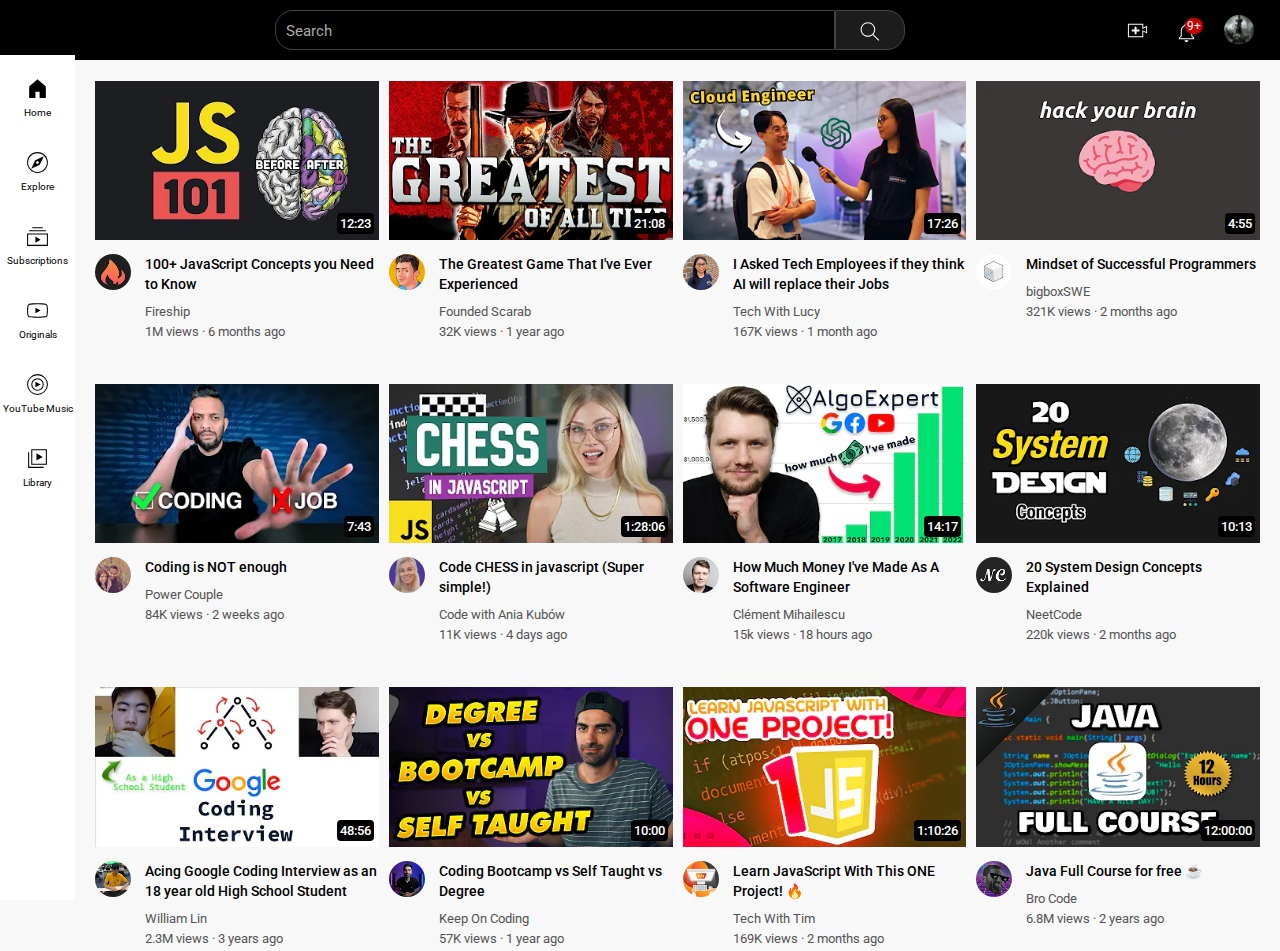
==== commit 7ca8c1d4: "removed voice icon header" ====
--- a/index.html
+++ b/index.html
@@ -23,10 +23,10 @@
           <img class="search-icon" src="images/search-logo.svg" alt="">
           <div class="tooltip">Search</div>
         </button>
-        <button class="voice-search-button">
+        <!-- <button class="voice-search-button">
           <img class="voice-icon" src="images/voice-search-icon.svg" alt="">
           <div class="tooltip">Search with your voice</div>
-        </button>
+        </button> -->
       </div>
       <div class="right-section">
         <div class="upload-icon-container">
--- a/styles/header.css
+++ b/styles/header.css
@@ -78,7 +78,7 @@
   background-color: rgb(68, 68, 68);
 }
 .search-button , 
-.voice-search-button,
+/* .voice-search-button, */
 .upload-icon-container,
 .youtube-apps-container,
 .notifications-icon-container{
@@ -88,7 +88,7 @@
   justify-content: center;
 }
 .search-button .tooltip , 
-.voice-search-button .tooltip ,
+/* .voice-search-button .tooltip , */
 .upload-icon-container .tooltip,
 .youtube-apps-container .tooltip,
 .notifications-icon-container .tooltip{
@@ -105,7 +105,7 @@
   white-space: nowrap;
 }
 .search-button:hover .tooltip ,
-.voice-search-button:hover .tooltip ,
+/* .voice-search-button:hover .tooltip , */
 .upload-icon-container:hover .tooltip,
 .youtube-apps-container:hover .tooltip,
 .notifications-icon-container:hover .tooltip{
@@ -115,7 +115,7 @@
   height:25px;
   width:30px;
 }
-.voice-search-button{
+/* .voice-search-button{
   height:40px;
   width :40px;
   border:none;
@@ -124,7 +124,7 @@
 }
 .voice-icon{
   width:25px;
-}
+} */
 /* RIGHT */
 .right-section{
   width:180px;
